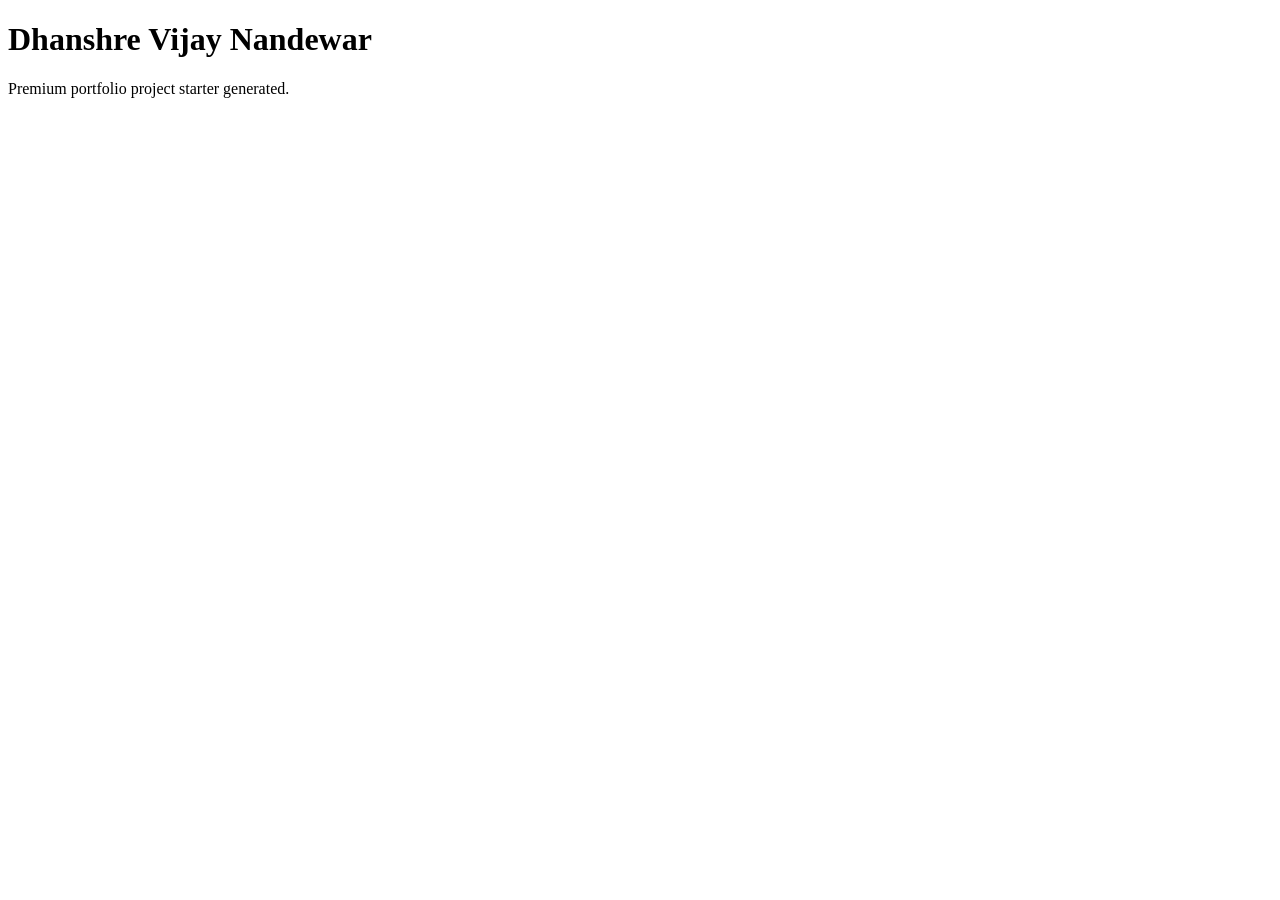
==== about.html @ 8da85483 "Add files via upload" ====
<!DOCTYPE html><html><head><title>Dhanshre Portfolio</title><link rel="stylesheet" href="css/style.css"></head>
<body><h1>Dhanshre Vijay Nandewar</h1><p>Premium portfolio project starter generated.</p></body></html>
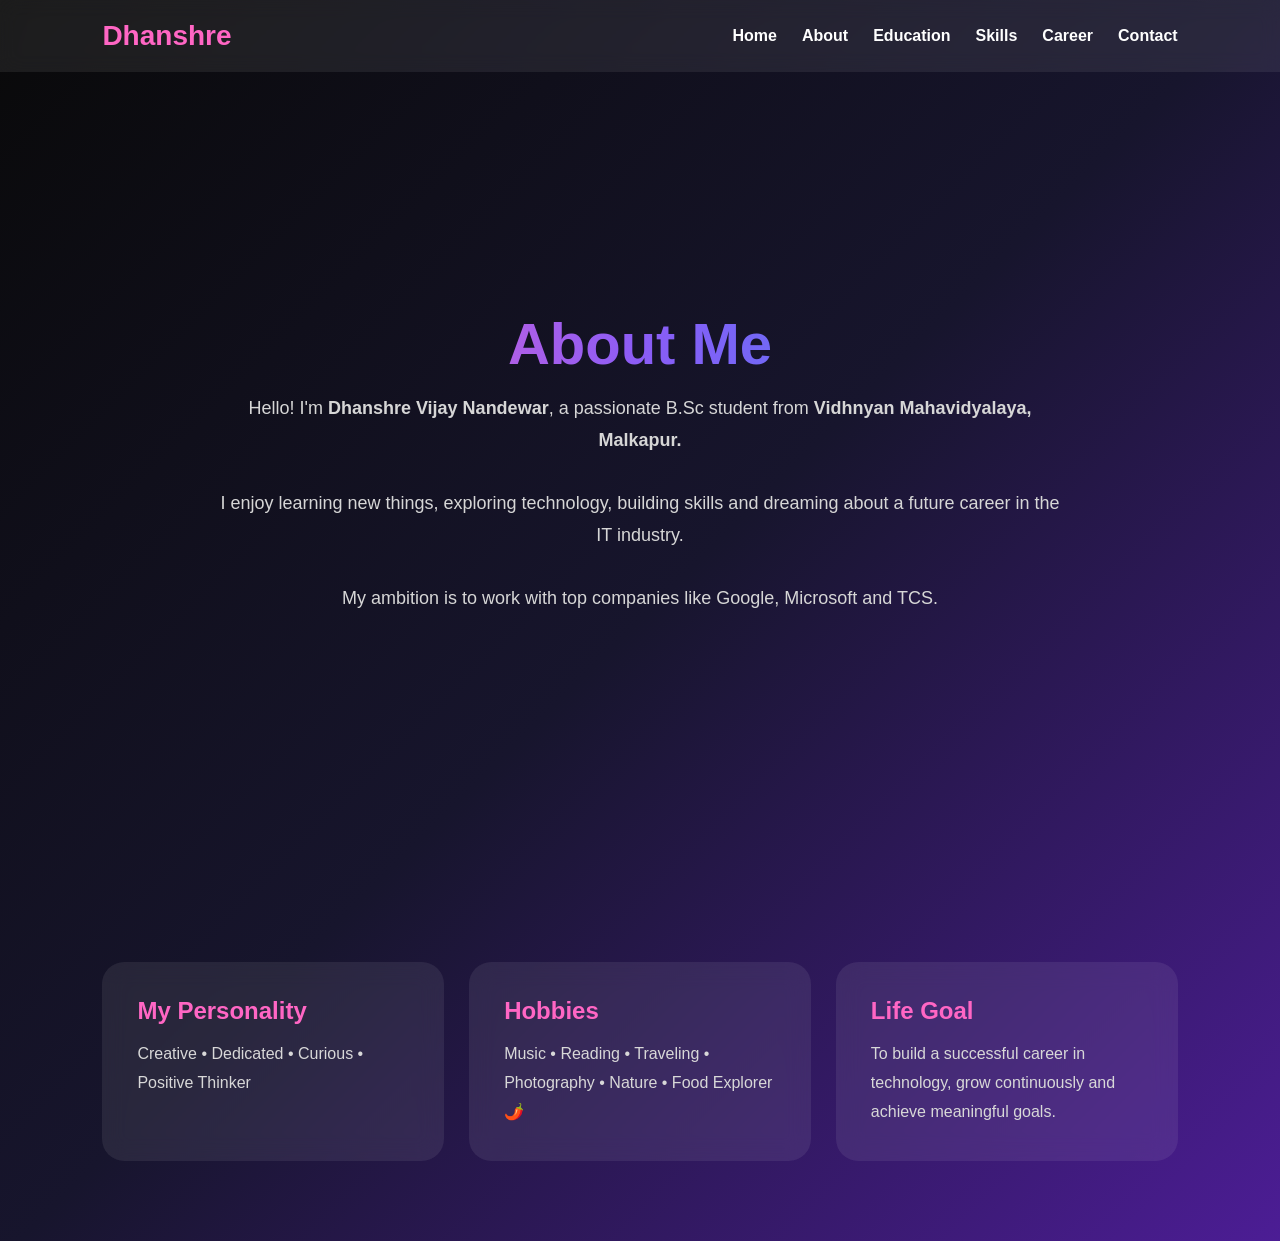
==== commit 18a87bec: "Update about.html" ====
--- a/about.html
+++ b/about.html
@@ -1,2 +1,126 @@
-<!DOCTYPE html><html><head><title>Dhanshre Portfolio</title><link rel="stylesheet" href="css/style.css"></head>
-<body><h1>Dhanshre Vijay Nandewar</h1><p>Premium portfolio project starter generated.</p></body></html>+<!DOCTYPE html>
+<html lang="en">
+
+<head>
+
+<meta charset="UTF-8">
+
+<meta name="viewport" content="width=device-width, initial-scale=1.0">
+
+<title>About | Dhanshre Portfolio</title>
+
+<link rel="stylesheet" href="css/style.css">
+
+</head>
+
+<body>
+
+<nav class="navbar">
+
+<h2 class="logo">Dhanshre</h2>
+
+<ul>
+
+<li><a href="index.html">Home</a></li>
+
+<li><a href="about.html">About</a></li>
+
+<li><a href="education.html">Education</a></li>
+
+<li><a href="skills.html">Skills</a></li>
+
+<li><a href="career.html">Career</a></li>
+
+<li><a href="contact.html">Contact</a></li>
+
+</ul>
+
+</nav>
+
+<section class="hero">
+
+<div class="hero-content">
+
+<h1>About Me</h1>
+
+<p>
+
+Hello! I'm <b>Dhanshre Vijay Nandewar</b>,
+
+a passionate B.Sc student from
+
+<b>Vidhnyan Mahavidyalaya, Malkapur.</b>
+
+</p>
+
+<p>
+
+I enjoy learning new things, exploring technology,
+
+building skills and dreaming about a future career
+
+in the IT industry.
+
+</p>
+
+<p>
+
+My ambition is to work with top companies like
+
+Google, Microsoft and TCS.
+
+</p>
+
+</div>
+
+</section>
+
+<section class="cards">
+
+<div class="card">
+
+<h2>My Personality</h2>
+
+<p>
+
+Creative • Dedicated • Curious • Positive Thinker
+
+</p>
+
+</div>
+
+<div class="card">
+
+<h2>Hobbies</h2>
+
+<p>
+
+Music • Reading • Traveling • Photography
+
+• Nature • Food Explorer 🌶️
+
+</p>
+
+</div>
+
+<div class="card">
+
+<h2>Life Goal</h2>
+
+<p>
+
+To build a successful career in technology,
+
+grow continuously and achieve meaningful goals.
+
+</p>
+
+</div>
+
+</section>
+
+<script src="js/script.js"></script>
+
+</body>
+
+  </html>
--- a/css/style.css
+++ b/css/style.css
@@ -0,0 +1,275 @@
+
+*{
+margin:0;
+padding:0;
+box-sizing:border-box;
+font-family:Segoe UI,sans-serif;
+}
+
+body{
+
+background:linear-gradient(135deg,#090909,#17152d,#4c1d95);
+
+color:white;
+
+}
+
+.navbar{
+
+display:flex;
+
+justify-content:space-between;
+
+align-items:center;
+
+padding:20px 8%;
+
+background:rgba(255,255,255,0.08);
+
+backdrop-filter:blur(10px);
+
+position:sticky;
+
+top:0;
+
+z-index:1000;
+
+}
+
+.logo{
+
+font-size:28px;
+
+color:#ff66c4;
+
+}
+
+.navbar ul{
+
+display:flex;
+
+gap:25px;
+
+list-style:none;
+
+}
+
+.navbar a{
+
+text-decoration:none;
+
+color:white;
+
+font-weight:600;
+
+transition:.3s;
+
+}
+
+.navbar a:hover{
+
+color:#ff66c4;
+
+}
+
+.hero{
+
+height:90vh;
+
+display:flex;
+
+justify-content:center;
+
+align-items:center;
+
+text-align:center;
+
+padding:20px;
+
+}
+
+.hero-content{
+
+max-width:850px;
+
+animation:fadeIn 2s ease;
+
+}
+
+.hero h1{
+
+font-size:58px;
+
+margin-bottom:15px;
+
+background:linear-gradient(to right,#ff66c4,#8b5cf6,#3b82f6);
+
+-webkit-background-clip:text;
+
+-webkit-text-fill-color:transparent;
+
+}
+
+.hero h3{
+
+font-size:28px;
+
+margin-bottom:20px;
+
+color:#e5e5e5;
+
+}
+
+.hero p{
+
+font-size:18px;
+
+line-height:1.8;
+
+margin-bottom:30px;
+
+color:#d6d6d6;
+
+}
+
+.btn{
+
+display:inline-block;
+
+padding:14px 32px;
+
+background:linear-gradient(to right,#ff66c4,#7c3aed);
+
+border-radius:40px;
+
+color:white;
+
+text-decoration:none;
+
+font-weight:bold;
+
+transition:.4s;
+
+}
+
+.btn:hover{
+
+transform:translateY(-6px);
+
+box-shadow:0 0 25px #ff66c4;
+
+}
+
+.cards{
+
+display:grid;
+
+grid-template-columns:repeat(auto-fit,minmax(280px,1fr));
+
+gap:25px;
+
+padding:80px 8%;
+
+}
+
+.card{
+
+background:rgba(255,255,255,0.08);
+
+padding:35px;
+
+border-radius:22px;
+
+backdrop-filter:blur(12px);
+
+transition:.4s;
+
+}
+
+.card:hover{
+
+transform:translateY(-10px);
+
+box-shadow:0 0 25px rgba(255,102,196,.5);
+
+}
+
+.card h2{
+
+margin-bottom:15px;
+
+color:#ff66c4;
+
+}
+
+.card p{
+
+line-height:1.8;
+
+color:#d8d8d8;
+
+}
+
+footer{
+
+text-align:center;
+
+padding:30px;
+
+background:rgba(255,255,255,.08);
+
+margin-top:60px;
+
+}
+
+@keyframes fadeIn{
+
+from{
+
+opacity:0;
+
+transform:translateY(40px);
+
+}
+
+to{
+
+opacity:1;
+
+transform:translateY(0);
+
+}
+
+}
+
+@media(max-width:768px){
+
+.navbar{
+
+flex-direction:column;
+
+gap:15px;
+
+}
+
+.navbar ul{
+
+flex-wrap:wrap;
+
+justify-content:center;
+
+}
+
+.hero h1{
+
+font-size:38px;
+
+}
+
+.hero h3{
+
+font-size:20px;
+
+}
+
+}
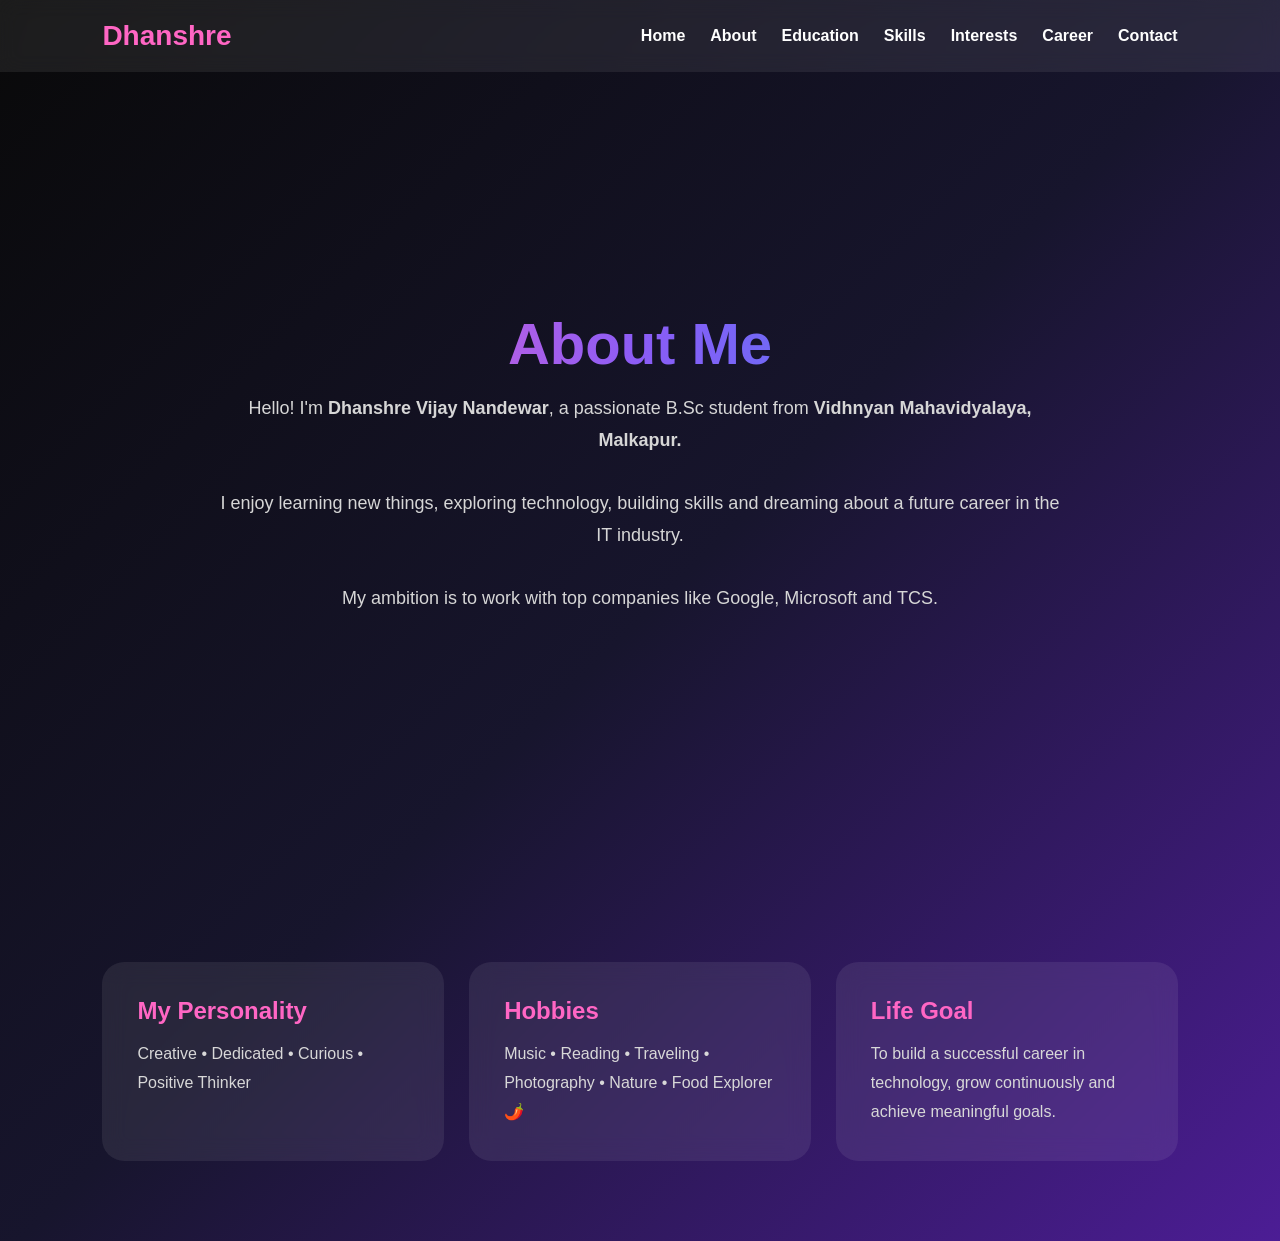
==== commit 45f5c3b1: "Update about.html" ====
--- a/about.html
+++ b/about.html
@@ -28,7 +28,8 @@
 <li><a href="education.html">Education</a></li>
 
 <li><a href="skills.html">Skills</a></li>
-
+  
+<li><a href="interests.html">Interests</a></li>
 <li><a href="career.html">Career</a></li>
 
 <li><a href="contact.html">Contact</a></li>
